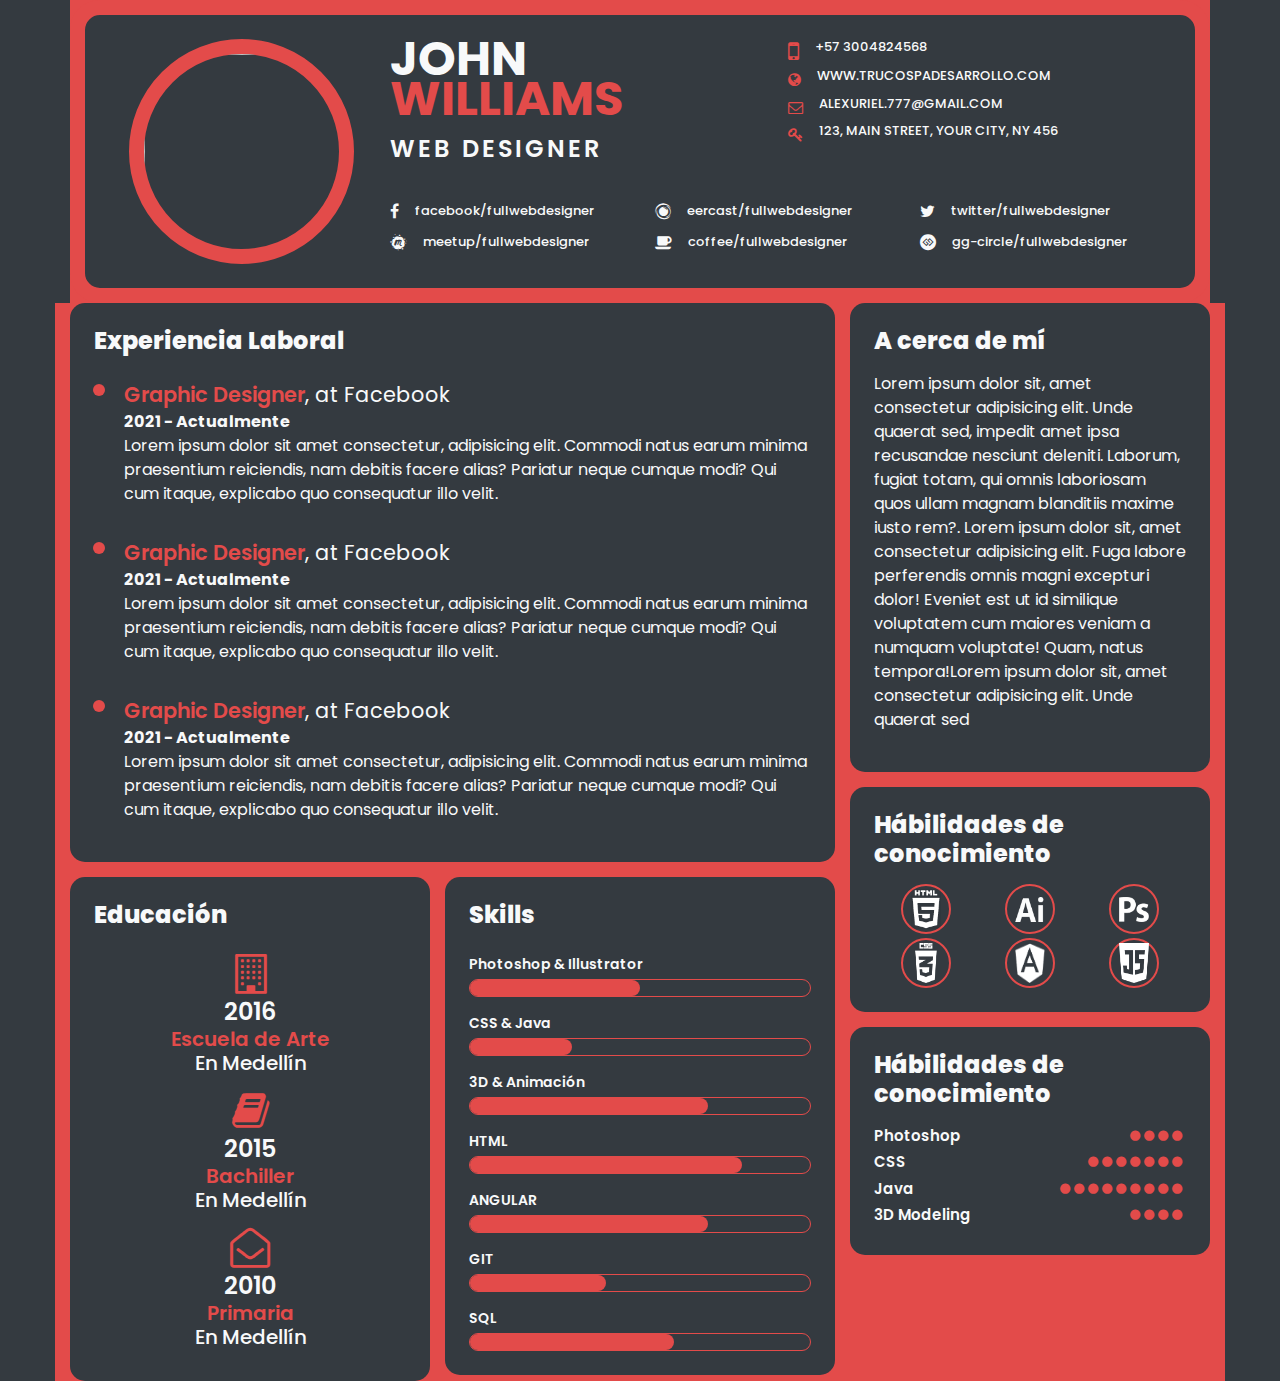
==== portafolio - B2/index.html @ b6b16b99 "Iconos desarrollo" ====
<!DOCTYPE html>
<html lang="en">
<head>
    <meta charset="UTF-8">
    <meta name="viewport" content="width=device-width, initial-scale=1.0">
    <link rel="stylesheet" href="https://stackpath.bootstrapcdn.com/bootstrap/4.5.2/css/bootstrap.min.css" integrity="sha384-JcKb8q3iqJ61gNV9KGb8thSsNjpSL0n8PARn9HuZOnIxN0hoP+VmmDGMN5t9UJ0Z" crossorigin="anonymous">
    <link rel="stylesheet" href="styles/style.css">
    <link rel="stylesheet" href="https://stackpath.bootstrapcdn.com/font-awesome/4.7.0/css/font-awesome.min.css">
    <script src="https://stackpath.bootstrapcdn.com/bootstrap/4.5.2/js/bootstrap.min.js" integrity="sha384-B4gt1jrGC7Jh4AgTPSdUtOBvfO8shuf57BaghqFfPlYxofvL8/KUEfYiJOMMV+rV" crossorigin="anonymous"></script>
    <title>Document</title>
</head>
<body class="bg-dark">
    <div class="container">
        <div class="row fondo-base">
            <div class="col-lg-12 m-0 p-0">
                <div class="bloque1 border-base bg-dark">
                    <div class="row p-4">
                        <div class="col-lg-3 text-center">
                            <div class="avatar">
                                <img src="https://trucospadesarrollo.com/wp-content/uploads/2020/08/perfil.jpg" width="225" height="225" class="img-avatar border-base">
                            </div>
                        </div>
                        <div class="col-lg-9">
                            <div class="row">
                                <div class="col-lg-6 h20">
                                    <h1 class="nombre"><strong><span class="text-light">JOHN</span><br><span class="text-base">WILLIAMS</span></strong></h1>
                                    <h4 class="text-light profesion fw6 mt-3 mb-3">WEB DESIGNER</h4>
                                </div>
                                <div class="col-lg-6">
                                    <div class="d-flex text-light">
                                        <i class="fa fa-mobile text-base fs25 mr-3" aria-hidden="true"></i>
                                        <h4 class="fs13">+57 3004824568</h4>
                                    </div>
                                    <div class="d-flex mt-1 text-light align-items-center">
                                        <i class="fa fa-globe text-base fs15 mr-3" aria-hidden="true"></i>
                                        <h4 class="text-uppercase fs13">www.trucospadesarrollo.com</h4>
                                    </div>
                                    <div class="d-flex mt-1 text-light align-items-center">
                                        <i class="fa fa-envelope-o text-base fs15 mr-3" aria-hidden="true"></i>
                                        <h4 class="text-uppercase fs13">alexuriel.777@gmail.com</h4>
                                    </div>
                                    <div class="d-flex mt-1 text-light align-items-center">
                                        <i class="fa fa-key text-base fs15 mr-3" aria-hidden="true"></i>
                                        <h4 class="text-uppercase fs13">123, Main Street, Your city, Ny 456</h4>
                                    </div>
                                </div>
                            </div>
                            <div class="row mt-5 pt-2">
                                <div class="col-lg-4">
                                    <div class="red d-flex text-light">
                                        <i class="fa fa-facebook mr-3" aria-hidden="true"></i>
                                        <h4 class="fs13">facebook/fullwebdesigner</h4>
                                    </div>
                                    <div class="red d-flex text-light mt-2">
                                        <i class="fa fa-meetup mr-3" aria-hidden="true"></i>
                                        <h4 class="fs13">meetup/fullwebdesigner</h4>
                                    </div>
                                </div>
                                <div class="col-lg-4">
                                    <div class="red d-flex text-light">
                                        <i class="fa fa-eercast mr-3" aria-hidden="true"></i>
                                        <h4 class="fs13">eercast/fullwebdesigner</h4>
                                    </div>
                                    <div class="red d-flex text-light mt-2">
                                        <i class="fa fa-coffee mr-3" aria-hidden="true"></i>
                                        <h4 class="fs13">coffee/fullwebdesigner</h4>
                                    </div>
                                </div>
                                <div class="col-lg-4">
                                    <div class="red d-flex text-light">
                                        <i class="fa fa-twitter mr-3" aria-hidden="true"></i>
                                        <h4 class="fs13">twitter/fullwebdesigner</h4>
                                    </div>
                                    <div class="red d-flex text-light mt-2">
                                        <i class="fa fa-gg-circle mr-3" aria-hidden="true"></i>
                                        <h4 class="fs13">gg-circle/fullwebdesigner</h4>
                                    </div>
                                </di v>
                            </div>
                        </div>
                    </div>

                </div>
            </div>
        </div>
        <div class="row fondo-base psizes-row p-0">
            <div class="col-lg-8 bt-0">
                <div class="row pl-15">
                    <div class="col-lg-12 bg-dark br-15 p-4">
                        <h4 class="text-light fw8">Experiencia Laboral</h4>
                        <ul class="list-experience">
                            <li><span class="color-base">Graphic Designer</span><span class="text-light font-weight-lighter">, at Facebook</span></li>
                            <b class="text-light">2021 - Actualmente</b>
                            <p class="text-light">Lorem ipsum dolor sit amet consectetur, adipisicing elit. Commodi natus earum minima praesentium reiciendis, nam debitis facere alias? Pariatur neque cumque modi? Qui cum itaque, explicabo quo consequatur illo velit.</p>
                            <li><span class="color-base">Graphic Designer</span><span class="text-light font-weight-lighter">, at Facebook</span></li>
                            <b class="text-light">2021 - Actualmente</b>
                            <p class="text-light">Lorem ipsum dolor sit amet consectetur, adipisicing elit. Commodi natus earum minima praesentium reiciendis, nam debitis facere alias? Pariatur neque cumque modi? Qui cum itaque, explicabo quo consequatur illo velit.</p>
                            <li><span class="color-base">Graphic Designer</span><span class="text-light font-weight-lighter">, at Facebook</span></li>
                            <b class="text-light">2021 - Actualmente</b>
                            <p class="text-light">Lorem ipsum dolor sit amet consectetur, adipisicing elit. Commodi natus earum minima praesentium reiciendis, nam debitis facere alias? Pariatur neque cumque modi? Qui cum itaque, explicabo quo consequatur illo velit.</p>

                        </ul>
                    </div>
                </div>
                <div class="row">
                    <div class="col-lg-6">
                        <div class="row pl-15 pr-15 pt-15">
                            <div class="col-lg-12 bg-dark br-15 p-4 text-light">
                                <h4 class="fw8 mb-3">Educación</h4>
                                <div class="text-center">

                                    <i class="fa fa-building-o color-base fs40 mt-2 mb-1" aria-hidden="true"></i>
                                    <h4 class="text-light fw6 mb-0">2016</h4>
                                    <h5 class="color-base fw6 mb-0">Escuela de Arte</h5>
                                    <h5 class="text-light">En Medellín</h5>

                                    <i class="fa fa-book color-base fs40 mt-2 mb-1" aria-hidden="true"></i>
                                    <h4 class="text-light fw6 mb-0">2015</h4>
                                    <h5 class="color-base fw6 mb-0">Bachiller</h5>
                                    <h5 class="text-light">En Medellín</h5>

                                    <i class="fa fa-envelope-open-o color-base fs40 mt-2 mb-1" aria-hidden="true"></i>
                                    <h4 class="text-light fw6 mb-0">2010</h4>
                                    <h5 class="color-base fw6 mb-0">Primaria</h5>
                                    <h5 class="text-light">En Medellín</h5>

                                </div>
                            </div>
                        </div>
                    </div>
                    <div class="col-lg-6">
                        <div class="row pt-15">
                            <div class="col-lg-12 bg-dark br-15 p-4 text-light">
                                <h4 class="fw8 mb-3">Skills</h4>

                                <p class="text-light mt-4 mb-1 fs14 fw6">Photoshop & Illustrator</p>
                                <div class="border border-base br-15">
                                    <div class="w-50 fondo-base p-2 br-15"></div>
                                </div>

                                <p class="text-light mt-3 fs14 mb-1 fw6">CSS & Java</p>
                                <div class="border border-base br-15">
                                    <div class="fondo-base p-2 br-15 w-30"></div>
                                </div>

                                <p class="text-light fs14 mt-3 mb-1 fw6">3D & Animación</p>
                                <div class="border border-base br-15">
                                    <div class="fondo-base p-2 br-15 w-70"></div>
                                </div>

                                <p class="text-light fs14 mt-3 mb-1 fw6">HTML</p>
                                <div class="border border-base br-15">
                                    <div class="fondo-base p-2 br-15 w-80"></div>
                                </div>

                                <p class="text-light fs14 mt-3 mb-1 fw6">ANGULAR</p>
                                <div class="border border-base br-15">
                                    <div class="fondo-base p-2 br-15 w-70"></div>
                                </div>

                                <p class="text-light fs14 mt-3 mb-1 fw6">GIT</p>
                                <div class="border border-base br-15">
                                    <div class="fondo-base p-2 br-15 w-40"></div>
                                </div>

                                <p class="text-light fs14 mt-3 mb-1 fw6">SQL</p>
                                <div class="border border-base br-15">
                                    <div class="fondo-base p-2 br-15 w-60"></div>
                                </div>

                            </div>
                        </div>
                    </div>
                    
                </div>
            </div>

            <div class="col-lg-4 br-15">
                <div class="row pl-15 pr-15">
                    <div class="col-lg-12 bg-dark br-15 p-4 text-light">
                        <h4 class="fw8 mb-3">A cerca de mí</h4>
                        <p>
                            Lorem ipsum dolor sit, amet consectetur adipisicing elit. Unde quaerat sed, impedit amet ipsa recusandae nesciunt deleniti. Laborum, fugiat totam, qui omnis laboriosam quos ullam magnam blanditiis maxime iusto rem?. Lorem ipsum dolor sit, amet consectetur adipisicing elit. Fuga labore perferendis omnis magni excepturi dolor! Eveniet est ut id similique voluptatem cum maiores veniam a numquam voluptate! Quam, natus tempora!Lorem ipsum dolor sit, amet consectetur adipisicing elit. Unde quaerat sed
                        </p>
                    </div>
                </div>

                <div class="row pt-15 pr-15 pl-15">
                    <div class="col-lg-12 bg-dark br-15 p-4 text-light">
                        <h4 class="fw8 mb-3">Hábilidades de conocimiento</h4>
                        <div class="d-flex justify-content-around">
                            <div class="icon-habilidades">
                                <img src="assets/icons/HTML.png" alt="" width="30" height="40">
                            </div>
                            <div class="icon-habilidades">
                                <img src="assets/icons/illutstrator.png" alt="" width="30" height="25">
                            </div>
                            <div class="icon-habilidades">
                                <img src="assets/icons/photoshop.png" alt="" width="30" height="25">
                            </div>
                        </div>
                        <div class="d-flex justify-content-around mt-1">
                            <div class="icon-habilidades">
                                <img src="assets/icons/css-white.png" alt="" width="30" height="40">
                            </div>
                            <div class="icon-habilidades">
                                <img src="assets/icons/angular-white.png" alt="" width="30" height="40">
                            </div>
                            <div class="icon-habilidades">
                                <img src="assets/icons/javascript-white.png" alt="" width="30" height="40">
                            </div>

                        </div>
                        
                    </div>
                </div>

                <div class="row pt-15 pr-15 pl-15">
                    <div class="col-lg-12 bg-dark br-15 p-4 text-light">
                        <h4 class="fw8 mb-3">Hábilidades de conocimiento</h4>

                        <div class="d-flex justify-content-between">
                            <p class="text-light mb-1 fs15 fw6">Photoshop</p>
                            <div class="d-flex fs-12 size-icons">
                                <i class="mr-1 fa fa-circle color-base fs-12" aria-hidden="true"></i>
                                <i class="mr-1 fa fa-circle color-base" aria-hidden="true"></i>
                                <i class="mr-1 fa fa-circle color-base" aria-hidden="true"></i>
                                <i class="mr-1 fa fa-circle color-base" aria-hidden="true"></i>
                            </div>
                        </div>

                        <div class="d-flex justify-content-between">
                            <p class="text-light mb-1 fs15 fw6">CSS</p>
                            <div class="d-flex fs-12 size-icons">
                                <i class="mr-1 fa fa-circle color-base fs-12" aria-hidden="true"></i>
                                <i class="mr-1 fa fa-circle color-base" aria-hidden="true"></i>
                                <i class="mr-1 fa fa-circle color-base" aria-hidden="true"></i>
                                <i class="mr-1 fa fa-circle color-base" aria-hidden="true"></i>
                                <i class="mr-1 fa fa-circle color-base" aria-hidden="true"></i>
                                <i class="mr-1 fa fa-circle color-base" aria-hidden="true"></i>
                                <i class="mr-1 fa fa-circle color-base" aria-hidden="true"></i>

                            </div>
                        </div>

                        <div class="d-flex justify-content-between">
                            <p class="text-light mb-1 fs15 fw6">Java</p>
                            <div class="d-flex fs-12 size-icons">
                                <i class="mr-1 fa fa-circle color-base fs-12" aria-hidden="true"></i>
                                <i class="mr-1 fa fa-circle color-base" aria-hidden="true"></i>
                                <i class="mr-1 fa fa-circle color-base" aria-hidden="true"></i>
                                <i class="mr-1 fa fa-circle color-base" aria-hidden="true"></i>
                                <i class="mr-1 fa fa-circle color-base" aria-hidden="true"></i>
                                <i class="mr-1 fa fa-circle color-base" aria-hidden="true"></i>
                                <i class="mr-1 fa fa-circle color-base" aria-hidden="true"></i>
                                <i class="mr-1 fa fa-circle color-base" aria-hidden="true"></i>
                                <i class="mr-1 fa fa-circle color-base" aria-hidden="true"></i>

                            </div>
                        </div>

                        <div class="d-flex justify-content-between">
                            <p class="text-light mb-1 fs15 fw6">3D Modeling</p>
                            <div class="d-flex fs-12 size-icons">
                                <i class="mr-1 fa fa-circle color-base fs-12" aria-hidden="true"></i>
                                <i class="mr-1 fa fa-circle color-base" aria-hidden="true"></i>
                                <i class="mr-1 fa fa-circle color-base" aria-hidden="true"></i>
                                <i class="mr-1 fa fa-circle color-base" aria-hidden="true"></i>
                            </div>
                        </div>
                    </div>
                </div>
            </div>
        </div>
    </div>
    

    

    
</body>
</html>
---- portafolio - B2/styles/style.css ----
@import url('https://fonts.googleapis.com/css2?family=Open+Sans:ital,wght@0,300;0,400;0,600;0,700;0,800;1,300&display=swap');
@import url('https://fonts.googleapis.com/css2?family=Poppins:wght@100;200;300;400;600;900&display=swap');
:root {
    /* FUENTE */
    /* --color-base: #ffc107; */
    /* --color-base: #ddc048; */
    /* --color-base: #0073d0; */
    --color-base: #e34b4a;

    /* LETRA */
    --letra-base: 'Poppins';
    }
body {
    margin:0;
    font-family: var(--letra-base), sans-serif;
}
.w-10 {
    width: 10% !important;
}
.w-20 {
    width: 20% !important;
}
.w-30 {
    width: 30% !important;
}
.w-40 {
    width: 40% !important;
}
.w-60 {
    width: 60% !important;
}
.w-70 {
    width: 70% !important;
}
.w-80 {
    width: 80% !important;
}
.w-90 {
    width: 90% !important;
}
.img-avatar {
    border-radius: 50%;
    border: 15px solid;
    object-fit: cover;
}
.nombre{
    line-height: 40px;
    font-size: 3rem;
}
.profesion {
    letter-spacing: 3px;
}
.bloque1, .bloque2 {
    border: 15px solid;
    padding-right: 15px;
    padding-left: 15px;
    border-radius: 30px;
}
.fondo-base {
    background-color: var(--color-base);
}
.borde{
    border: 5px solid var(--color-base);
}
.color-base {
    color: var(--color-base) !important;
}
.border-base {
    border-color: var(--color-base) !important;
}
.text-base {
    color: var(--color-base);
}
.fw8 {
    font-weight: 800 !important;
}
.fw6 {
    font-weight: 600 !important;
}
.fs12 {
    font-size: 12px !important;
}
.fs13 {
    font-size: 13px !important;
}
.fs14 {
    font-size: 14px !important;
}
.fs15{
    font-size: 15px !important;
}
.fs25 {
    font-size: 25px !important;
}
.fs30{
    font-size: 25px !important;
}
.fs40{
    font-size: 40px !important;
}
.h20{
    height: 20px;
}
.bt-0 {
    border-top: 0px !important;
}
.ml-base {
    margin-left: 30px !important;
}
.br-15 {
    border-radius: 15px !important;
}
.pr-15 {
    padding-right: 15px !important;
}
.pl-15 {
    padding-left:15px !important;
}
.pt-15 {
    padding-top: 15px !important;
}
.psizes-row {
    padding-right: 30px;
    padding-left: 30px;
}
.list-experience {
    padding-inline-start: 30px;
}
.list-experience li {
    font-size: 1.3rem;
    font-weight: 600;
}
.list-experience li::marker {
    color: var(--color-base);
    font-size: 35px;
}
.size-icons i {
    font-size: 12px;
    margin-top: 5px;
}

.icon-habilidades{
    height: 50px;
    text-align: center;
    width: 50px;
    display: flex;
    border-radius: 50%;
    border: 2px solid var(--color-base);
    justify-content: center;
    align-items: center;
}
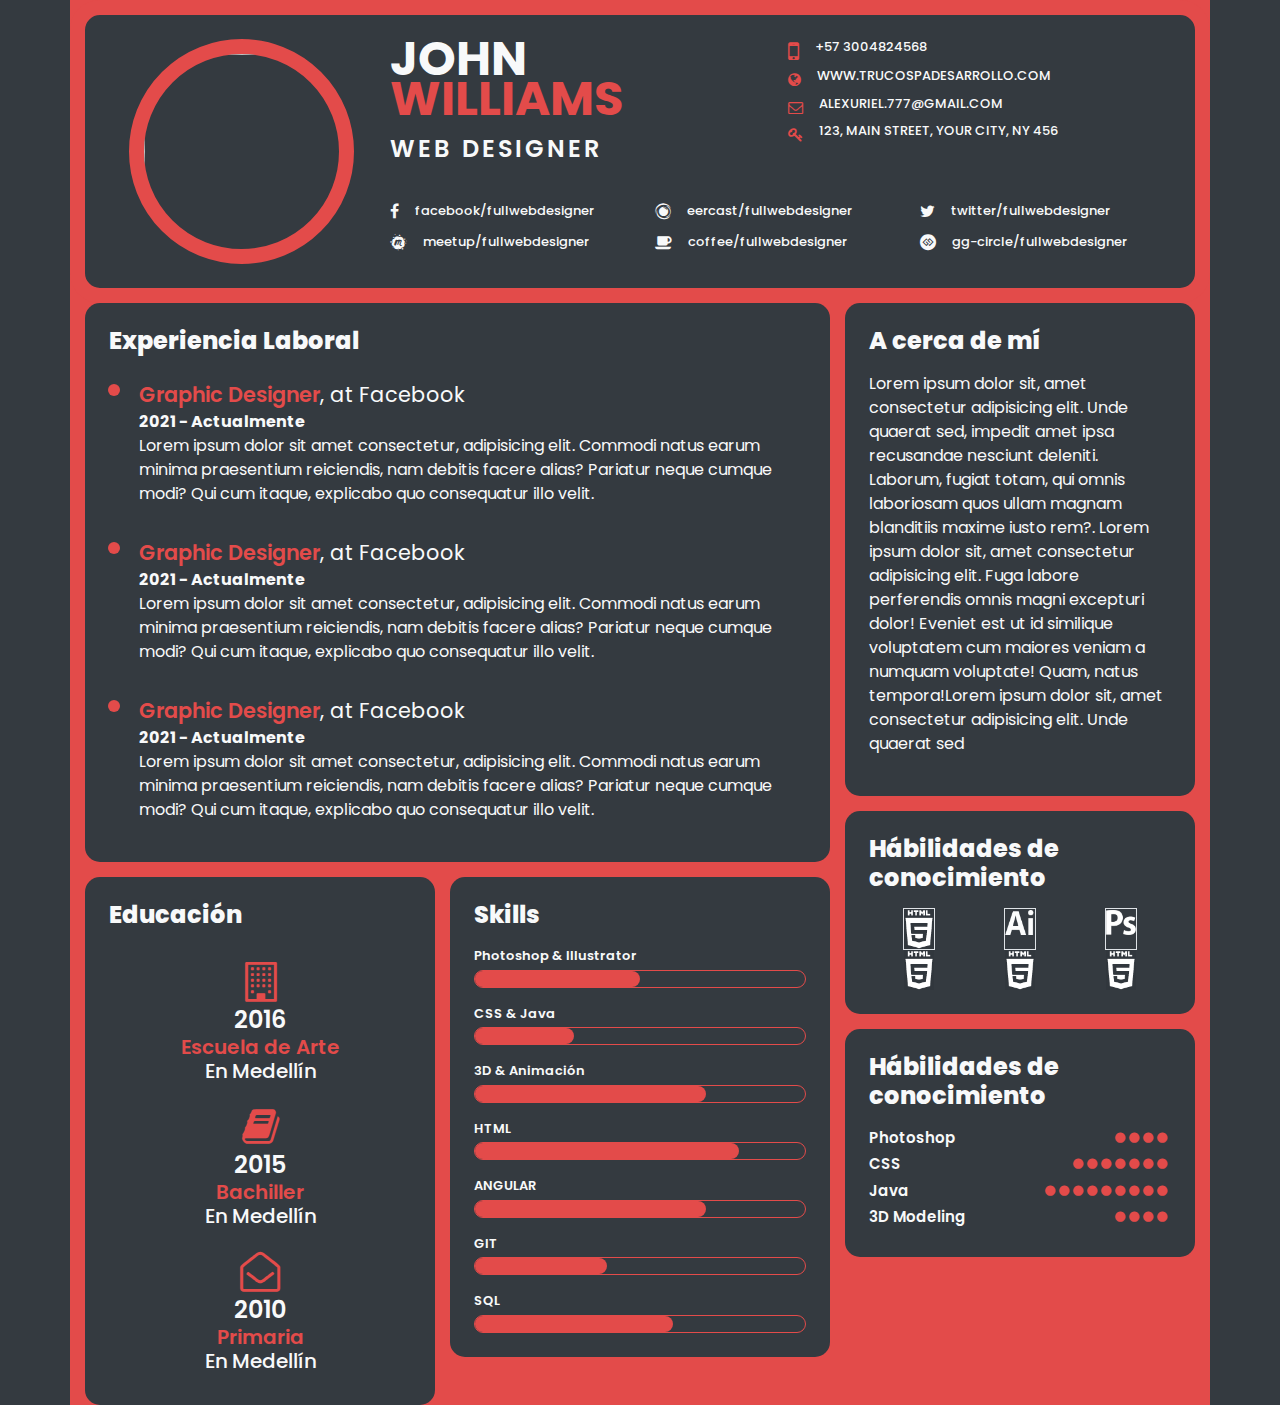
==== commit a014a834: "posibles cambios" ====
--- a/portafolio - B2/index.html
+++ b/portafolio - B2/index.html
@@ -82,8 +82,10 @@
 
                 </div>
             </div>
+            </div>
+
         </div>
-        <div class="row fondo-base psizes-row p-0">
+                <div class="row fondo-base psizes-row p-0">
             <div class="col-lg-8 bt-0">
                 <div class="row pl-15">
                     <div class="col-lg-12 bg-dark br-15 p-4">
@@ -109,17 +111,17 @@
                                 <h4 class="fw8 mb-3">Educación</h4>
                                 <div class="text-center">
 
-                                    <i class="fa fa-building-o color-base fs40 mt-2 mb-1" aria-hidden="true"></i>
+                                    <i class="fa fa-building-o color-base fs40 mt-3 mb-1" aria-hidden="true"></i>
                                     <h4 class="text-light fw6 mb-0">2016</h4>
                                     <h5 class="color-base fw6 mb-0">Escuela de Arte</h5>
                                     <h5 class="text-light">En Medellín</h5>
 
-                                    <i class="fa fa-book color-base fs40 mt-2 mb-1" aria-hidden="true"></i>
+                                    <i class="fa fa-book color-base fs40 mt-3 mb-1" aria-hidden="true"></i>
                                     <h4 class="text-light fw6 mb-0">2015</h4>
                                     <h5 class="color-base fw6 mb-0">Bachiller</h5>
                                     <h5 class="text-light">En Medellín</h5>
 
-                                    <i class="fa fa-envelope-open-o color-base fs40 mt-2 mb-1" aria-hidden="true"></i>
+                                    <i class="fa fa-envelope-open-o color-base fs40 mt-3 mb-1" aria-hidden="true"></i>
                                     <h4 class="text-light fw6 mb-0">2010</h4>
                                     <h5 class="color-base fw6 mb-0">Primaria</h5>
                                     <h5 class="text-light">En Medellín</h5>
@@ -132,38 +134,37 @@
                         <div class="row pt-15">
                             <div class="col-lg-12 bg-dark br-15 p-4 text-light">
                                 <h4 class="fw8 mb-3">Skills</h4>
-
-                                <p class="text-light mt-4 mb-1 fs14 fw6">Photoshop & Illustrator</p>
+                                <p class="text-light mb-1 fs13 fw6">Photoshop & Illustrator</p>
                                 <div class="border border-base br-15">
                                     <div class="w-50 fondo-base p-2 br-15"></div>
                                 </div>
 
-                                <p class="text-light mt-3 fs14 mb-1 fw6">CSS & Java</p>
+                                <p class="text-light mt-3 fs13 mb-1 fw6">CSS & Java</p>
                                 <div class="border border-base br-15">
                                     <div class="fondo-base p-2 br-15 w-30"></div>
                                 </div>
 
-                                <p class="text-light fs14 mt-3 mb-1 fw6">3D & Animación</p>
+                                <p class="text-light fs13 mt-3 mb-1 fw6">3D & Animación</p>
                                 <div class="border border-base br-15">
                                     <div class="fondo-base p-2 br-15 w-70"></div>
                                 </div>
 
-                                <p class="text-light fs14 mt-3 mb-1 fw6">HTML</p>
+                                <p class="text-light fs13 mt-3 mb-1 fw6">HTML</p>
                                 <div class="border border-base br-15">
                                     <div class="fondo-base p-2 br-15 w-80"></div>
                                 </div>
 
-                                <p class="text-light fs14 mt-3 mb-1 fw6">ANGULAR</p>
+                                <p class="text-light fs13 mt-3 mb-1 fw6">ANGULAR</p>
                                 <div class="border border-base br-15">
                                     <div class="fondo-base p-2 br-15 w-70"></div>
                                 </div>
 
-                                <p class="text-light fs14 mt-3 mb-1 fw6">GIT</p>
+                                <p class="text-light fs13 mt-3 mb-1 fw6">GIT</p>
                                 <div class="border border-base br-15">
                                     <div class="fondo-base p-2 br-15 w-40"></div>
                                 </div>
 
-                                <p class="text-light fs14 mt-3 mb-1 fw6">SQL</p>
+                                <p class="text-light fs13 mt-3 mb-1 fw6">SQL</p>
                                 <div class="border border-base br-15">
                                     <div class="fondo-base p-2 br-15 w-60"></div>
                                 </div>
@@ -189,29 +190,21 @@
                     <div class="col-lg-12 bg-dark br-15 p-4 text-light">
                         <h4 class="fw8 mb-3">Hábilidades de conocimiento</h4>
                         <div class="d-flex justify-content-around">
-                            <div class="icon-habilidades">
+                            <div class="border">
                                 <img src="assets/icons/HTML.png" alt="" width="30" height="40">
                             </div>
-                            <div class="icon-habilidades">
+                            <div class="border">
                                 <img src="assets/icons/illutstrator.png" alt="" width="30" height="25">
                             </div>
-                            <div class="icon-habilidades">
+                            <div class="border">
                                 <img src="assets/icons/photoshop.png" alt="" width="30" height="25">
                             </div>
                         </div>
-                        <div class="d-flex justify-content-around mt-1">
-                            <div class="icon-habilidades">
-                                <img src="assets/icons/css-white.png" alt="" width="30" height="40">
-                            </div>
-                            <div class="icon-habilidades">
-                                <img src="assets/icons/angular-white.png" alt="" width="30" height="40">
-                            </div>
-                            <div class="icon-habilidades">
-                                <img src="assets/icons/javascript-white.png" alt="" width="30" height="40">
-                            </div>
-
-                        </div>
-                        
+                        <div class="d-flex justify-content-around">
+                            <img src="assets/icons/HTML.png" alt="" width="30" height="40">
+                            <img src="assets/icons/HTML.png" alt="" width="30" height="40">
+                            <img src="assets/icons/HTML.png" alt="" width="30" height="40">
+                        </div>
                     </div>
                 </div>
 
@@ -271,9 +264,7 @@
                     </div>
                 </div>
             </div>
-        </div>
-    </div>
-    
+            </div>
 
     
 
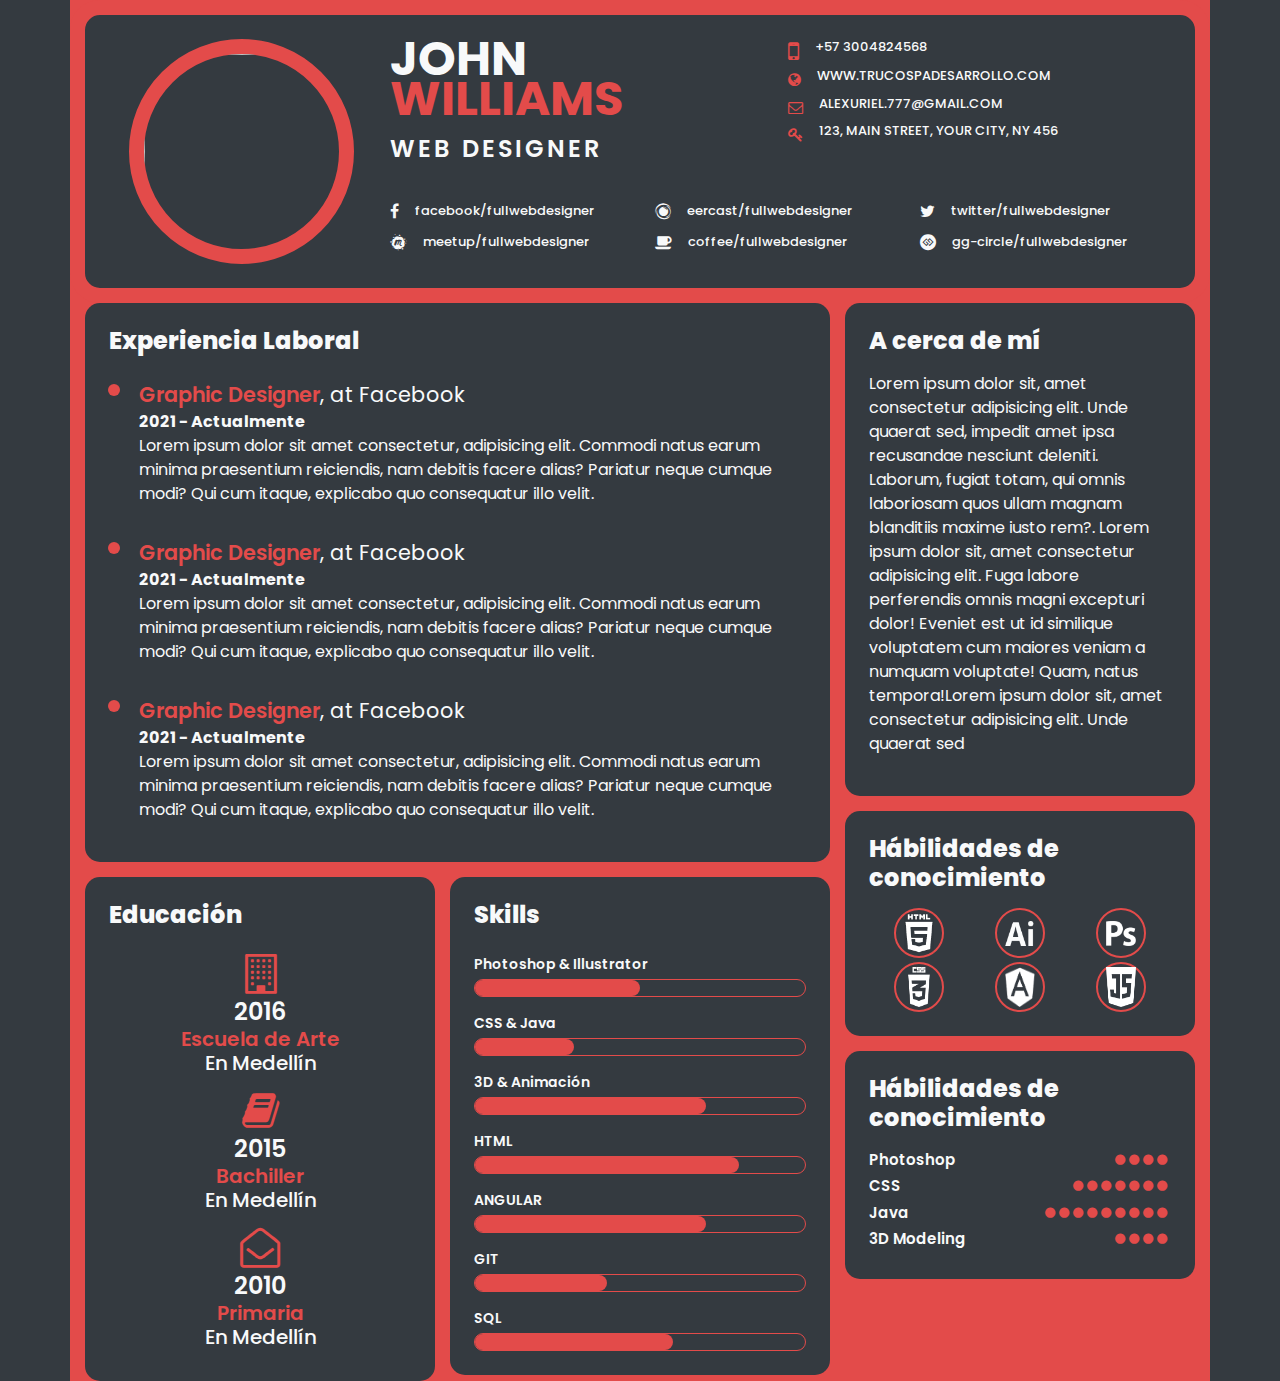
==== commit d3e51a9a: "Merge branch 'master' of https://github.com/2014maximo/Mis-extructuras into master" ====
--- a/portafolio - B2/index.html
+++ b/portafolio - B2/index.html
@@ -111,17 +111,17 @@
                                 <h4 class="fw8 mb-3">Educación</h4>
                                 <div class="text-center">
 
-                                    <i class="fa fa-building-o color-base fs40 mt-3 mb-1" aria-hidden="true"></i>
+                                    <i class="fa fa-building-o color-base fs40 mt-2 mb-1" aria-hidden="true"></i>
                                     <h4 class="text-light fw6 mb-0">2016</h4>
                                     <h5 class="color-base fw6 mb-0">Escuela de Arte</h5>
                                     <h5 class="text-light">En Medellín</h5>
 
-                                    <i class="fa fa-book color-base fs40 mt-3 mb-1" aria-hidden="true"></i>
+                                    <i class="fa fa-book color-base fs40 mt-2 mb-1" aria-hidden="true"></i>
                                     <h4 class="text-light fw6 mb-0">2015</h4>
                                     <h5 class="color-base fw6 mb-0">Bachiller</h5>
                                     <h5 class="text-light">En Medellín</h5>
 
-                                    <i class="fa fa-envelope-open-o color-base fs40 mt-3 mb-1" aria-hidden="true"></i>
+                                    <i class="fa fa-envelope-open-o color-base fs40 mt-2 mb-1" aria-hidden="true"></i>
                                     <h4 class="text-light fw6 mb-0">2010</h4>
                                     <h5 class="color-base fw6 mb-0">Primaria</h5>
                                     <h5 class="text-light">En Medellín</h5>
@@ -134,37 +134,38 @@
                         <div class="row pt-15">
                             <div class="col-lg-12 bg-dark br-15 p-4 text-light">
                                 <h4 class="fw8 mb-3">Skills</h4>
-                                <p class="text-light mb-1 fs13 fw6">Photoshop & Illustrator</p>
+
+                                <p class="text-light mt-4 mb-1 fs14 fw6">Photoshop & Illustrator</p>
                                 <div class="border border-base br-15">
                                     <div class="w-50 fondo-base p-2 br-15"></div>
                                 </div>
 
-                                <p class="text-light mt-3 fs13 mb-1 fw6">CSS & Java</p>
+                                <p class="text-light mt-3 fs14 mb-1 fw6">CSS & Java</p>
                                 <div class="border border-base br-15">
                                     <div class="fondo-base p-2 br-15 w-30"></div>
                                 </div>
 
-                                <p class="text-light fs13 mt-3 mb-1 fw6">3D & Animación</p>
+                                <p class="text-light fs14 mt-3 mb-1 fw6">3D & Animación</p>
                                 <div class="border border-base br-15">
                                     <div class="fondo-base p-2 br-15 w-70"></div>
                                 </div>
 
-                                <p class="text-light fs13 mt-3 mb-1 fw6">HTML</p>
+                                <p class="text-light fs14 mt-3 mb-1 fw6">HTML</p>
                                 <div class="border border-base br-15">
                                     <div class="fondo-base p-2 br-15 w-80"></div>
                                 </div>
 
-                                <p class="text-light fs13 mt-3 mb-1 fw6">ANGULAR</p>
+                                <p class="text-light fs14 mt-3 mb-1 fw6">ANGULAR</p>
                                 <div class="border border-base br-15">
                                     <div class="fondo-base p-2 br-15 w-70"></div>
                                 </div>
 
-                                <p class="text-light fs13 mt-3 mb-1 fw6">GIT</p>
+                                <p class="text-light fs14 mt-3 mb-1 fw6">GIT</p>
                                 <div class="border border-base br-15">
                                     <div class="fondo-base p-2 br-15 w-40"></div>
                                 </div>
 
-                                <p class="text-light fs13 mt-3 mb-1 fw6">SQL</p>
+                                <p class="text-light fs14 mt-3 mb-1 fw6">SQL</p>
                                 <div class="border border-base br-15">
                                     <div class="fondo-base p-2 br-15 w-60"></div>
                                 </div>
@@ -190,20 +191,27 @@
                     <div class="col-lg-12 bg-dark br-15 p-4 text-light">
                         <h4 class="fw8 mb-3">Hábilidades de conocimiento</h4>
                         <div class="d-flex justify-content-around">
-                            <div class="border">
+                            <div class="icon-habilidades">
                                 <img src="assets/icons/HTML.png" alt="" width="30" height="40">
                             </div>
-                            <div class="border">
+                            <div class="icon-habilidades">
                                 <img src="assets/icons/illutstrator.png" alt="" width="30" height="25">
                             </div>
-                            <div class="border">
+                            <div class="icon-habilidades">
                                 <img src="assets/icons/photoshop.png" alt="" width="30" height="25">
                             </div>
                         </div>
-                        <div class="d-flex justify-content-around">
-                            <img src="assets/icons/HTML.png" alt="" width="30" height="40">
-                            <img src="assets/icons/HTML.png" alt="" width="30" height="40">
-                            <img src="assets/icons/HTML.png" alt="" width="30" height="40">
+                        <div class="d-flex justify-content-around mt-1">
+                            <div class="icon-habilidades">
+                                <img src="assets/icons/css-white.png" alt="" width="30" height="40">
+                            </div>
+                            <div class="icon-habilidades">
+                                <img src="assets/icons/angular-white.png" alt="" width="30" height="40">
+                            </div>
+                            <div class="icon-habilidades">
+                                <img src="assets/icons/javascript-white.png" alt="" width="30" height="40">
+                            </div>
+
                         </div>
                     </div>
                 </div>
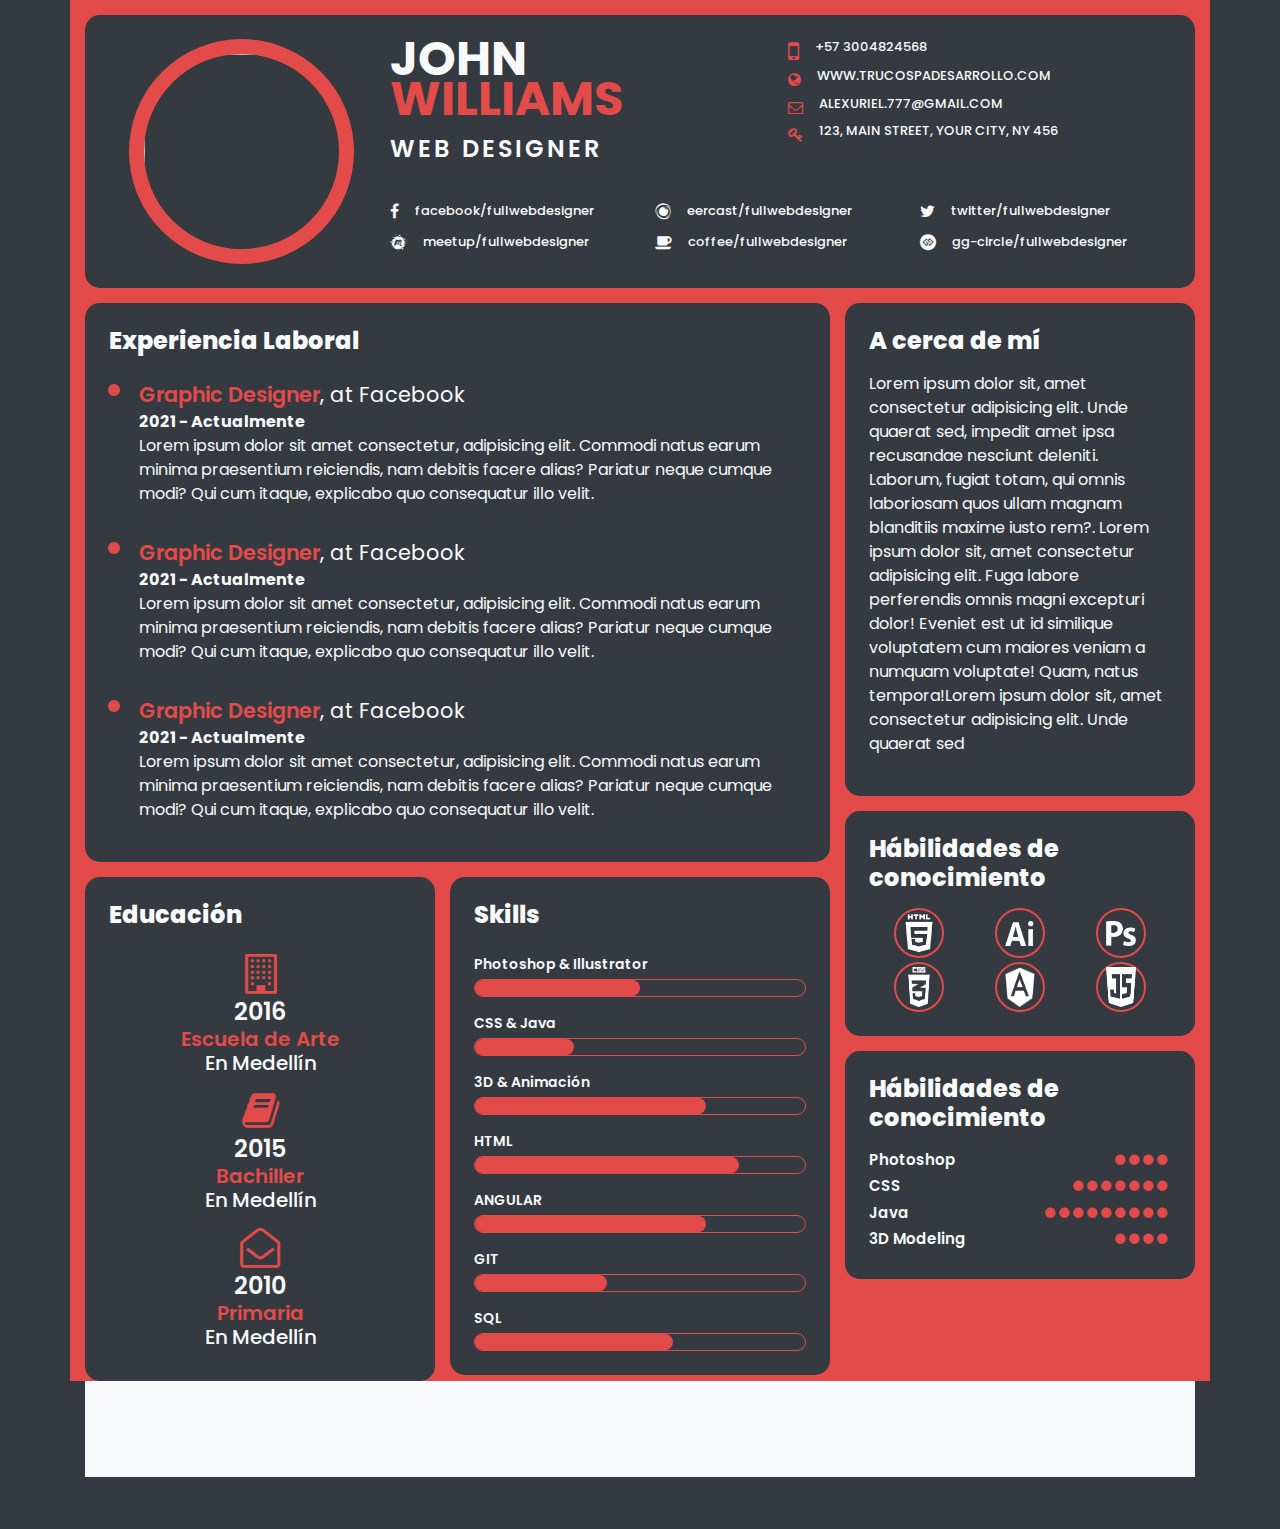
==== commit ca95637f: "progreso circular svg" ====
--- a/portafolio - B2/index.html
+++ b/portafolio - B2/index.html
@@ -274,6 +274,13 @@
             </div>
             </div>
 
+            <div class="p-5 bg-light">
+                <div class="wrapper" data-anim="base wrapper">
+                    <div class="circle" data-anim="base left"></div>
+                    <div class="circle" data-anim="base right"></div>
+               </div>
+            </div>
+
     
 
     
--- a/portafolio - B2/styles/style.css
+++ b/portafolio - B2/styles/style.css
@@ -149,3 +149,30 @@
     justify-content: center;
     align-items: center;
 }
+
+
+
+
+
+.wrapper {
+    width: 100px; /* Set the size of the progress bar */
+    height: 100px;
+    position: absolute; /* Enable clipping */
+    clip: rect(0px, 100px, 100px, 50px); /* Hide half of the progress bar */
+}
+/* Set the sizes of the elements that make up the progress bar */
+.circle {
+    width: 80px;
+    height: 80px;
+    border: 10px solid green;
+    border-radius: 50px;
+    position: absolute;
+    clip: rect(0px, 50px, 100px, 0px);
+}
+/* Using the data attributes for the animation selectors. */
+/* Base settings for all animated elements */
+div[data-anim~=base] {
+    -webkit-animation-iteration-count: 1;  /* Only run once */
+    -webkit-animation-fill-mode: forwards; /* Hold the last keyframe */
+    -webkit-animation-timing-function:linear; /* Linear animation */
+}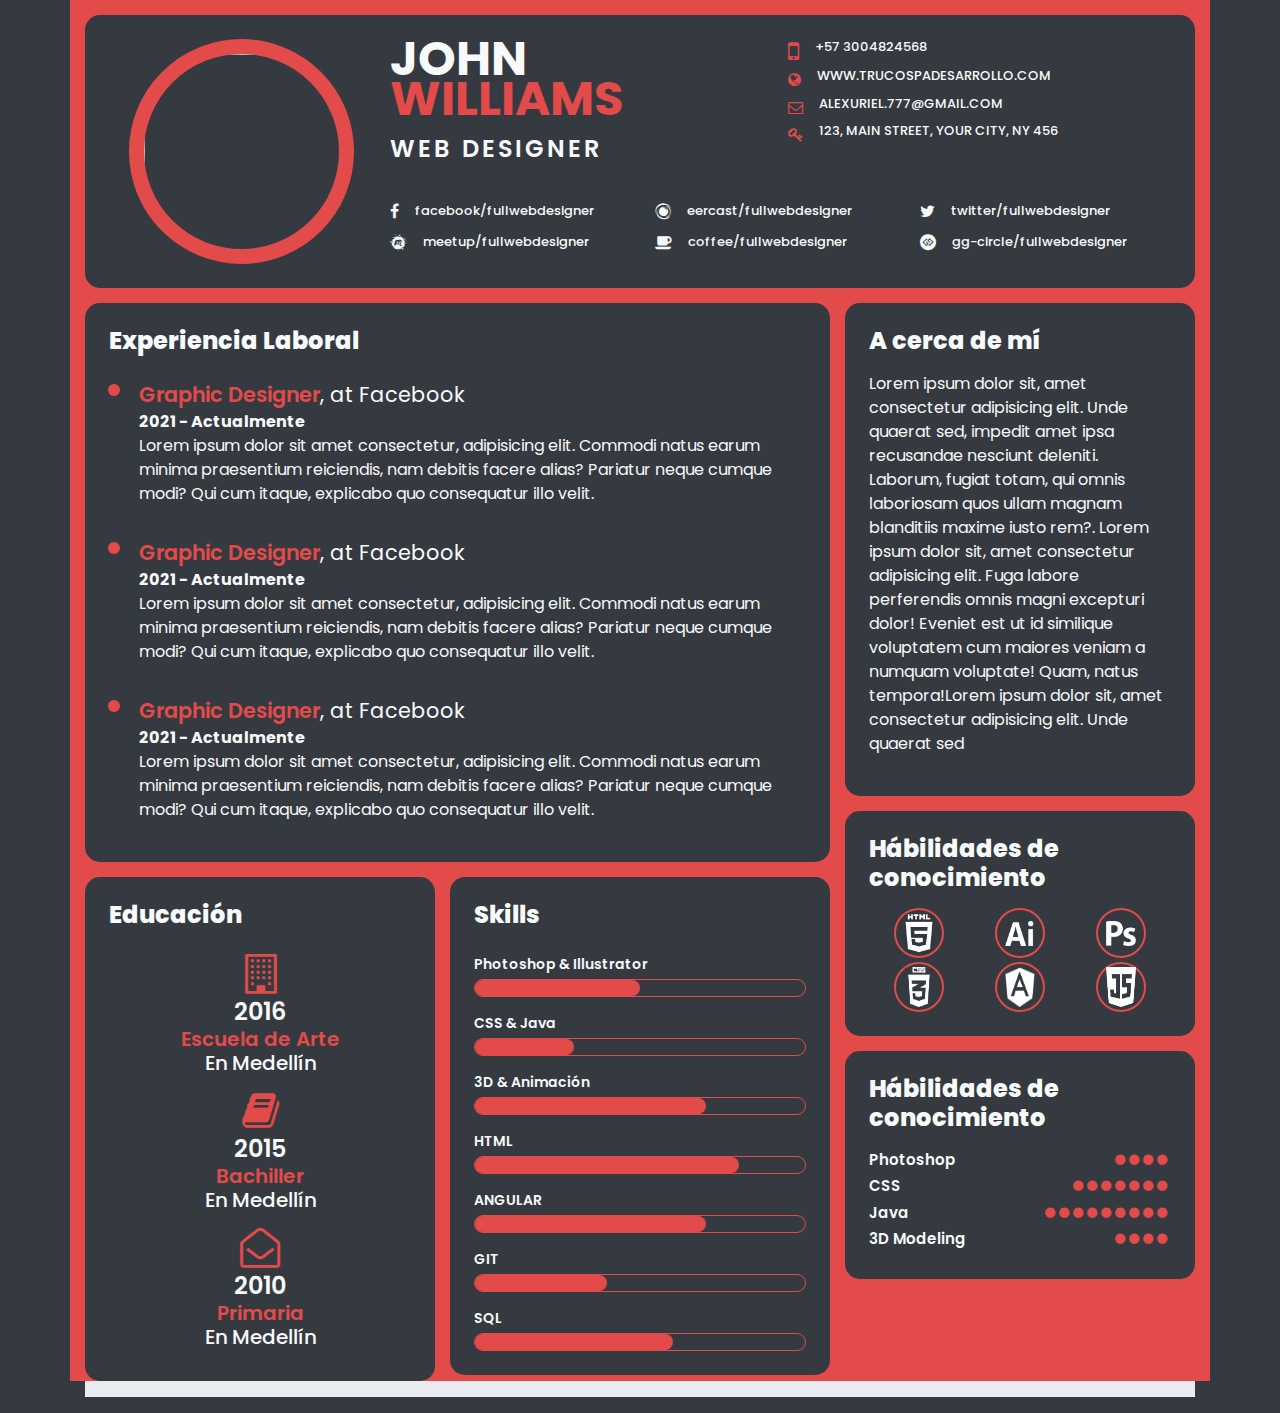
==== commit 0c72e07c: "Progress bar" ====
--- a/portafolio - B2/index.html
+++ b/portafolio - B2/index.html
@@ -274,11 +274,21 @@
             </div>
             </div>
 
-            <div class="p-5 bg-light">
-                <div class="wrapper" data-anim="base wrapper">
-                    <div class="circle" data-anim="base left"></div>
-                    <div class="circle" data-anim="base right"></div>
-               </div>
+            <div class="bg-light">
+                <ul class="progress">
+                    <li data-name="SVG Skill" data-percent="13%"> <svg viewBox="-10 -10 220 220">
+                      <g fill="none" stroke-width="3" transform="translate(100,100)">
+                        <path d="M 0,-100 A 100,100 0 0,1 86.6,-50" stroke="url(#cl1)"/>
+                        <path d="M 86.6,-50 A 100,100 0 0,1 86.6,50" stroke="url(#cl2)"/>
+                        <path d="M 86.6,50 A 100,100 0 0,1 0,100" stroke="url(#cl3)"/>
+                        <path d="M 0,100 A 100,100 0 0,1 -86.6,50" stroke="url(#cl4)"/>
+                        <path d="M -86.6,50 A 100,100 0 0,1 -86.6,-50" stroke="url(#cl5)"/>
+                        <path d="M -86.6,-50 A 100,100 0 0,1 0,-100" stroke="url(#cl6)"/>
+                      </g>
+                      </svg> <svg viewBox="-10 -10 220 220">
+                      <path d="M200,100 C200,44.771525 155.228475,0 100,0 C44.771525,0 0,44.771525 0,100 C0,155.228475 44.771525,200 100,200 C155.228475,200 200,155.228475 200,100 Z" stroke-dashoffset="81"></path>
+                      </svg> </li>
+                  </ul>
             </div>
 
     
--- a/portafolio - B2/styles/style.css
+++ b/portafolio - B2/styles/style.css
@@ -175,4 +175,78 @@
     -webkit-animation-iteration-count: 1;  /* Only run once */
     -webkit-animation-fill-mode: forwards; /* Hold the last keyframe */
     -webkit-animation-timing-function:linear; /* Linear animation */
-}+}
+
+
+
+
+
+@-webkit-keyframes 
+load { 0% {
+stroke-dashoffset:0
+}
+}
+@-moz-keyframes 
+load { 0% {
+stroke-dashoffset:0
+}
+}
+@keyframes 
+load { 0% {
+stroke-dashoffset:0
+}
+}
+
+.progress>li {
+    display: inline-block;
+    position: relative;
+    text-align: center;
+    color: #93A2AC;
+    font-family: Lato;
+    font-weight: 100;
+    margin: 2rem;
+  }
+  
+  .progress>li:before {
+    content: attr(data-name);
+    position: absolute;
+    width: 100%;
+    bottom: -2rem;
+    font-weight: 400;
+  }
+  
+  .progress>li:after {
+    content: attr(data-percent);
+    position: absolute;
+    width: 100%;
+    top: 3.7rem;
+    left: 0;
+    font-size: 2rem;
+    text-align: center;
+  }
+  
+  .progress svg {
+    width: 10rem;
+    height: 10rem;
+  }
+  
+  .progress svg:nth-child(2) {
+    position: absolute;
+    left: 0;
+    top: 0;
+    transform: rotate(-90deg);
+    -webkit-transform: rotate(-90deg);
+    -moz-transform: rotate(-90deg);
+    -ms-transform: rotate(-90deg);
+  }
+  
+  .progress svg:nth-child(2) path {
+    fill: none;
+    stroke-width: 25;
+    stroke-dasharray: 629;
+    stroke: rgba(255, 255, 255, 0.9);
+    -webkit-animation: load 10s;
+    -moz-animation: load 10s;
+    -o-animation: load 10s;
+    animation: load 10s;
+  }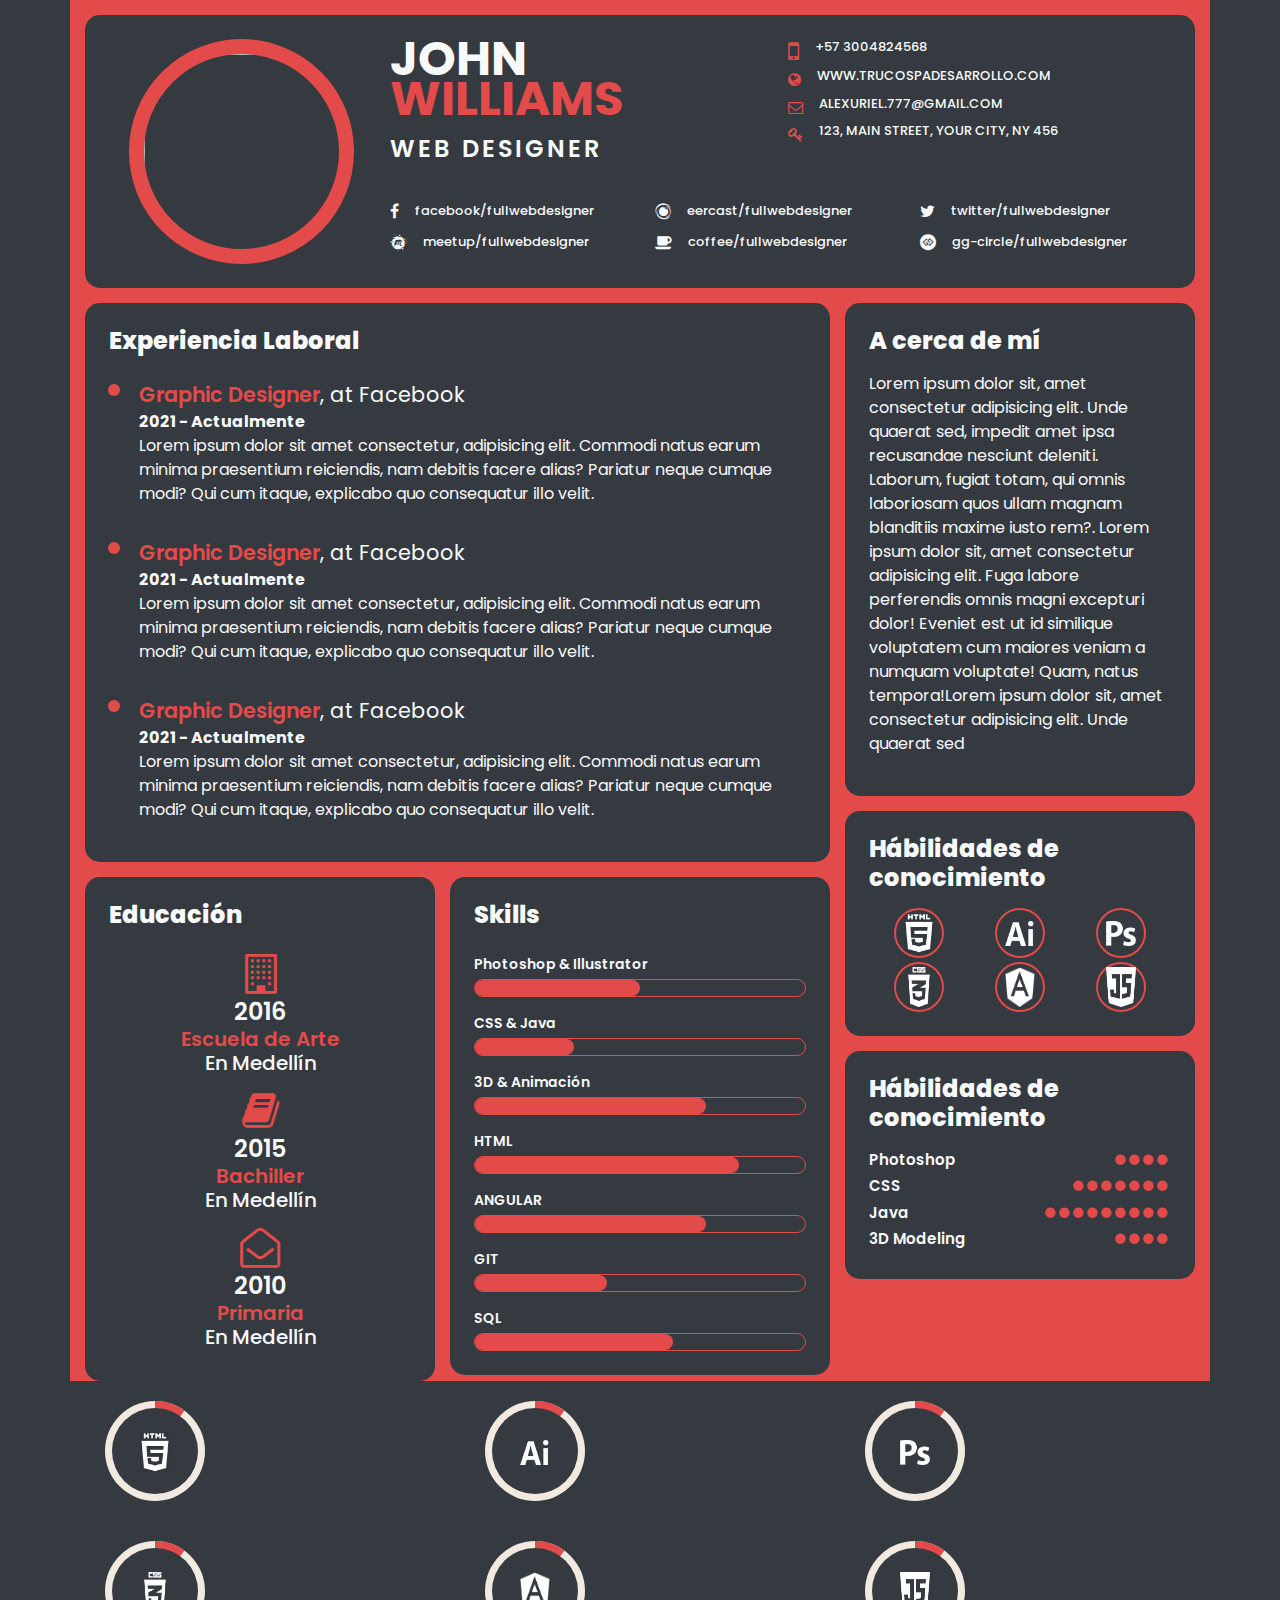
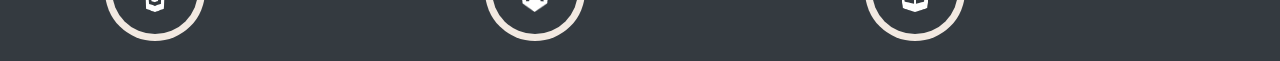
==== commit c7336b45: "progress bar circle" ====
--- a/portafolio - B2/index.html
+++ b/portafolio - B2/index.html
@@ -5,6 +5,7 @@
     <meta name="viewport" content="width=device-width, initial-scale=1.0">
     <link rel="stylesheet" href="https://stackpath.bootstrapcdn.com/bootstrap/4.5.2/css/bootstrap.min.css" integrity="sha384-JcKb8q3iqJ61gNV9KGb8thSsNjpSL0n8PARn9HuZOnIxN0hoP+VmmDGMN5t9UJ0Z" crossorigin="anonymous">
     <link rel="stylesheet" href="styles/style.css">
+    <link rel="stylesheet" href="styles/progress-bar.css">
     <link rel="stylesheet" href="https://stackpath.bootstrapcdn.com/font-awesome/4.7.0/css/font-awesome.min.css">
     <script src="https://stackpath.bootstrapcdn.com/bootstrap/4.5.2/js/bootstrap.min.js" integrity="sha384-B4gt1jrGC7Jh4AgTPSdUtOBvfO8shuf57BaghqFfPlYxofvL8/KUEfYiJOMMV+rV" crossorigin="anonymous"></script>
     <title>Document</title>
@@ -274,21 +275,78 @@
             </div>
             </div>
 
-            <div class="bg-light">
-                <ul class="progress">
-                    <li data-name="SVG Skill" data-percent="13%"> <svg viewBox="-10 -10 220 220">
-                      <g fill="none" stroke-width="3" transform="translate(100,100)">
-                        <path d="M 0,-100 A 100,100 0 0,1 86.6,-50" stroke="url(#cl1)"/>
-                        <path d="M 86.6,-50 A 100,100 0 0,1 86.6,50" stroke="url(#cl2)"/>
-                        <path d="M 86.6,50 A 100,100 0 0,1 0,100" stroke="url(#cl3)"/>
-                        <path d="M 0,100 A 100,100 0 0,1 -86.6,50" stroke="url(#cl4)"/>
-                        <path d="M -86.6,50 A 100,100 0 0,1 -86.6,-50" stroke="url(#cl5)"/>
-                        <path d="M -86.6,-50 A 100,100 0 0,1 0,-100" stroke="url(#cl6)"/>
-                      </g>
-                      </svg> <svg viewBox="-10 -10 220 220">
-                      <path d="M200,100 C200,44.771525 155.228475,0 100,0 C44.771525,0 0,44.771525 0,100 C0,155.228475 44.771525,200 100,200 C155.228475,200 200,155.228475 200,100 Z" stroke-dashoffset="81"></path>
-                      </svg> </li>
-                  </ul>
+            <div class="bg-dark">
+                <div class="row">
+                    <div class="col-lg-4">
+                        <div class="progress-circle p10">
+                            <span>
+                                <img src="assets/icons/HTML.png" alt="" width="30" height="40">
+                            </span>
+                            <div class="left-half-clipper">
+                               <div class="first50-bar"></div>
+                               <div class="value-bar"></div>
+                            </div>
+                         </div>
+                    </div>
+                    <div class="col-lg-4">
+                        <div class="progress-circle p10">
+                            <span>
+                                <img src="assets/icons/illutstrator.png" alt="" width="30" height="25">
+                            </span>
+                            <div class="left-half-clipper">
+                               <div class="first50-bar"></div>
+                               <div class="value-bar"></div>
+                            </div>
+                         </div>
+                    </div>
+                    <div class="col-lg-4">
+                        <div class="progress-circle p10">
+                            <span>
+                                <img src="assets/icons/photoshop.png" alt="" width="30" height="25">
+                            </span>
+                            <div class="left-half-clipper">
+                               <div class="first50-bar"></div>
+                               <div class="value-bar"></div>
+                            </div>
+                         </div>
+                    </div>
+                </div>
+                <div class="row">
+                    <div class="col-lg-4">
+                        <div class="progress-circle p10">
+                            <span>
+                                <img src="assets/icons/css-white.png" alt="" width="30" height="40">
+                            </span>
+                            <div class="left-half-clipper">
+                               <div class="first50-bar"></div>
+                               <div class="value-bar"></div>
+                            </div>
+                         </div>
+                    </div>
+                    <div class="col-lg-4">
+                        <div class="progress-circle p10">
+                            <span>
+                                <img src="assets/icons/angular-white.png" alt="" width="30" height="40">
+                            </span>
+                            <div class="left-half-clipper">
+                               <div class="first50-bar"></div>
+                               <div class="value-bar"></div>
+                            </div>
+                         </div>
+                    </div>
+                    <div class="col-lg-4">
+                        <div class="progress-circle p10">
+                            <span>
+                                <img src="assets/icons/javascript-white.png" alt="" width="30" height="40">
+                            </span>
+                            <div class="left-half-clipper">
+                               <div class="first50-bar"></div>
+                               <div class="value-bar"></div>
+                            </div>
+                         </div>
+                    </div>
+                </div>
+                
             </div>
 
     
--- a/portafolio - B2/styles/style.css
+++ b/portafolio - B2/styles/style.css
@@ -7,6 +7,7 @@
     /* --color-base: #0073d0; */
     --color-base: #e34b4a;
 
+    --fondo-base: #343a40;
     /* LETRA */
     --letra-base: 'Poppins';
     }
--- a/portafolio - B2/styles/progress-bar.css
+++ b/portafolio - B2/styles/progress-bar.css
@@ -0,0 +1,176 @@
+.progress-circle {
+    font-size: 20px;
+    margin: 20px;
+    position: relative; /* so that children can be absolutely positioned */
+    padding: 0;
+    width: 5em;
+    height: 5em;
+    background-color: #F2E9E1; 
+    border-radius: 50%;
+    line-height: 5em;
+ }
+ 
+ .progress-circle:after{
+     border: none;
+     position: absolute;
+     top: 0.35em;
+     left: 0.35em;
+     text-align: center;
+     display: block;
+     border-radius: 50%;
+     width: 4.3em;
+     height: 4.3em;
+     background-color: var(--fondo-base);
+     content: " ";
+ }
+ /* Text inside the control */
+ .progress-circle span {
+     position: absolute;
+     line-height: 5em;
+     width: 5em;
+     text-align: center;
+     display: block;
+     color: #53777A;
+     z-index: 2;
+ }
+ .left-half-clipper { 
+    /* a round circle */
+    border-radius: 50%;
+    width: 5em;
+    height: 5em;
+    position: absolute; /* needed for clipping */
+    clip: rect(0, 5em, 5em, 2.5em); /* clips the whole left half*/ 
+ }
+ /* when p>50, don't clip left half*/
+ .progress-circle.over50 .left-half-clipper {
+    clip: rect(auto,auto,auto,auto);
+ }
+ .value-bar {
+    /*This is an overlayed square, that is made round with the border radius,
+    then it is cut to display only the left half, then rotated clockwise
+    to escape the outer clipping path.*/ 
+    position: absolute; /*needed for clipping*/
+    clip: rect(0, 2.5em, 5em, 0);
+    width: 5em;
+    height: 5em;
+    border-radius: 50%;
+    border: 0.45em solid var(--color-base); /*The border is 0.35 but making it larger removes visual artifacts */
+    /*background-color: #4D642D;*/ /* for debug */
+    box-sizing: border-box;
+   
+ }
+ /* Progress bar filling the whole right half for values above 50% */
+ .progress-circle.over50 .first50-bar {
+    /*Progress bar for the first 50%, filling the whole right half*/
+    position: absolute; /*needed for clipping*/
+    clip: rect(0, 5em, 5em, 2.5em);
+    background-color: var(--color-base);
+    border-radius: 50%;
+    width: 5em;
+    height: 5em;
+ }
+ .progress-circle:not(.over50) .first50-bar{ display: none; }
+ 
+ 
+ /* Progress bar rotation position */
+ .progress-circle.p0 .value-bar { display: none; }
+ .progress-circle.p1 .value-bar { transform: rotate(4deg); }
+ .progress-circle.p2 .value-bar { transform: rotate(7deg); }
+ .progress-circle.p3 .value-bar { transform: rotate(11deg); }
+ .progress-circle.p4 .value-bar { transform: rotate(14deg); }
+ .progress-circle.p5 .value-bar { transform: rotate(18deg); }
+ .progress-circle.p6 .value-bar { transform: rotate(22deg); }
+ .progress-circle.p7 .value-bar { transform: rotate(25deg); }
+ .progress-circle.p8 .value-bar { transform: rotate(29deg); }
+ .progress-circle.p9 .value-bar { transform: rotate(32deg); }
+ .progress-circle.p10 .value-bar { transform: rotate(36deg); }
+ .progress-circle.p11 .value-bar { transform: rotate(40deg); }
+ .progress-circle.p12 .value-bar { transform: rotate(43deg); }
+ .progress-circle.p13 .value-bar { transform: rotate(47deg); }
+ .progress-circle.p14 .value-bar { transform: rotate(50deg); }
+ .progress-circle.p15 .value-bar { transform: rotate(54deg); }
+ .progress-circle.p16 .value-bar { transform: rotate(58deg); }
+ .progress-circle.p17 .value-bar { transform: rotate(61deg); }
+ .progress-circle.p18 .value-bar { transform: rotate(65deg); }
+ .progress-circle.p19 .value-bar { transform: rotate(68deg); }
+ .progress-circle.p20 .value-bar { transform: rotate(72deg); }
+ .progress-circle.p21 .value-bar { transform: rotate(76deg); }
+ .progress-circle.p22 .value-bar { transform: rotate(79deg); }
+ .progress-circle.p23 .value-bar { transform: rotate(83deg); }
+ .progress-circle.p24 .value-bar { transform: rotate(86deg); }
+ .progress-circle.p25 .value-bar { transform: rotate(90deg); }
+ .progress-circle.p26 .value-bar { transform: rotate(94deg); }
+ .progress-circle.p27 .value-bar { transform: rotate(97deg); }
+ .progress-circle.p28 .value-bar { transform: rotate(101deg); }
+ .progress-circle.p29 .value-bar { transform: rotate(104deg); }
+ .progress-circle.p30 .value-bar { transform: rotate(108deg); }
+ .progress-circle.p31 .value-bar { transform: rotate(112deg); }
+ .progress-circle.p32 .value-bar { transform: rotate(115deg); }
+ .progress-circle.p33 .value-bar { transform: rotate(119deg); }
+ .progress-circle.p34 .value-bar { transform: rotate(122deg); }
+ .progress-circle.p35 .value-bar { transform: rotate(126deg); }
+ .progress-circle.p36 .value-bar { transform: rotate(130deg); }
+ .progress-circle.p37 .value-bar { transform: rotate(133deg); }
+ .progress-circle.p38 .value-bar { transform: rotate(137deg); }
+ .progress-circle.p39 .value-bar { transform: rotate(140deg); }
+ .progress-circle.p40 .value-bar { transform: rotate(144deg); }
+ .progress-circle.p41 .value-bar { transform: rotate(148deg); }
+ .progress-circle.p42 .value-bar { transform: rotate(151deg); }
+ .progress-circle.p43 .value-bar { transform: rotate(155deg); }
+ .progress-circle.p44 .value-bar { transform: rotate(158deg); }
+ .progress-circle.p45 .value-bar { transform: rotate(162deg); }
+ .progress-circle.p46 .value-bar { transform: rotate(166deg); }
+ .progress-circle.p47 .value-bar { transform: rotate(169deg); }
+ .progress-circle.p48 .value-bar { transform: rotate(173deg); }
+ .progress-circle.p49 .value-bar { transform: rotate(176deg); }
+ .progress-circle.p50 .value-bar { transform: rotate(180deg); }
+ .progress-circle.p51 .value-bar { transform: rotate(184deg); }
+ .progress-circle.p52 .value-bar { transform: rotate(187deg); }
+ .progress-circle.p53 .value-bar { transform: rotate(191deg); }
+ .progress-circle.p54 .value-bar { transform: rotate(194deg); }
+ .progress-circle.p55 .value-bar { transform: rotate(198deg); }
+ .progress-circle.p56 .value-bar { transform: rotate(202deg); }
+ .progress-circle.p57 .value-bar { transform: rotate(205deg); }
+ .progress-circle.p58 .value-bar { transform: rotate(209deg); }
+ .progress-circle.p59 .value-bar { transform: rotate(212deg); }
+ .progress-circle.p60 .value-bar { transform: rotate(216deg); }
+ .progress-circle.p61 .value-bar { transform: rotate(220deg); }
+ .progress-circle.p62 .value-bar { transform: rotate(223deg); }
+ .progress-circle.p63 .value-bar { transform: rotate(227deg); }
+ .progress-circle.p64 .value-bar { transform: rotate(230deg); }
+ .progress-circle.p65 .value-bar { transform: rotate(234deg); }
+ .progress-circle.p66 .value-bar { transform: rotate(238deg); }
+ .progress-circle.p67 .value-bar { transform: rotate(241deg); }
+ .progress-circle.p68 .value-bar { transform: rotate(245deg); }
+ .progress-circle.p69 .value-bar { transform: rotate(248deg); }
+ .progress-circle.p70 .value-bar { transform: rotate(252deg); }
+ .progress-circle.p71 .value-bar { transform: rotate(256deg); }
+ .progress-circle.p72 .value-bar { transform: rotate(259deg); }
+ .progress-circle.p73 .value-bar { transform: rotate(263deg); }
+ .progress-circle.p74 .value-bar { transform: rotate(266deg); }
+ .progress-circle.p75 .value-bar { transform: rotate(270deg); }
+ .progress-circle.p76 .value-bar { transform: rotate(274deg); }
+ .progress-circle.p77 .value-bar { transform: rotate(277deg); }
+ .progress-circle.p78 .value-bar { transform: rotate(281deg); }
+ .progress-circle.p79 .value-bar { transform: rotate(284deg); }
+ .progress-circle.p80 .value-bar { transform: rotate(288deg); }
+ .progress-circle.p81 .value-bar { transform: rotate(292deg); }
+ .progress-circle.p82 .value-bar { transform: rotate(295deg); }
+ .progress-circle.p83 .value-bar { transform: rotate(299deg); }
+ .progress-circle.p84 .value-bar { transform: rotate(302deg); }
+ .progress-circle.p85 .value-bar { transform: rotate(306deg); }
+ .progress-circle.p86 .value-bar { transform: rotate(310deg); }
+ .progress-circle.p87 .value-bar { transform: rotate(313deg); }
+ .progress-circle.p88 .value-bar { transform: rotate(317deg); }
+ .progress-circle.p89 .value-bar { transform: rotate(320deg); }
+ .progress-circle.p90 .value-bar { transform: rotate(324deg); }
+ .progress-circle.p91 .value-bar { transform: rotate(328deg); }
+ .progress-circle.p92 .value-bar { transform: rotate(331deg); }
+ .progress-circle.p93 .value-bar { transform: rotate(335deg); }
+ .progress-circle.p94 .value-bar { transform: rotate(338deg); }
+ .progress-circle.p95 .value-bar { transform: rotate(342deg); }
+ .progress-circle.p96 .value-bar { transform: rotate(346deg); }
+ .progress-circle.p97 .value-bar { transform: rotate(349deg); }
+ .progress-circle.p98 .value-bar { transform: rotate(353deg); }
+ .progress-circle.p99 .value-bar { transform: rotate(356deg); }
+ .progress-circle.p100 .value-bar { transform: rotate(360deg); }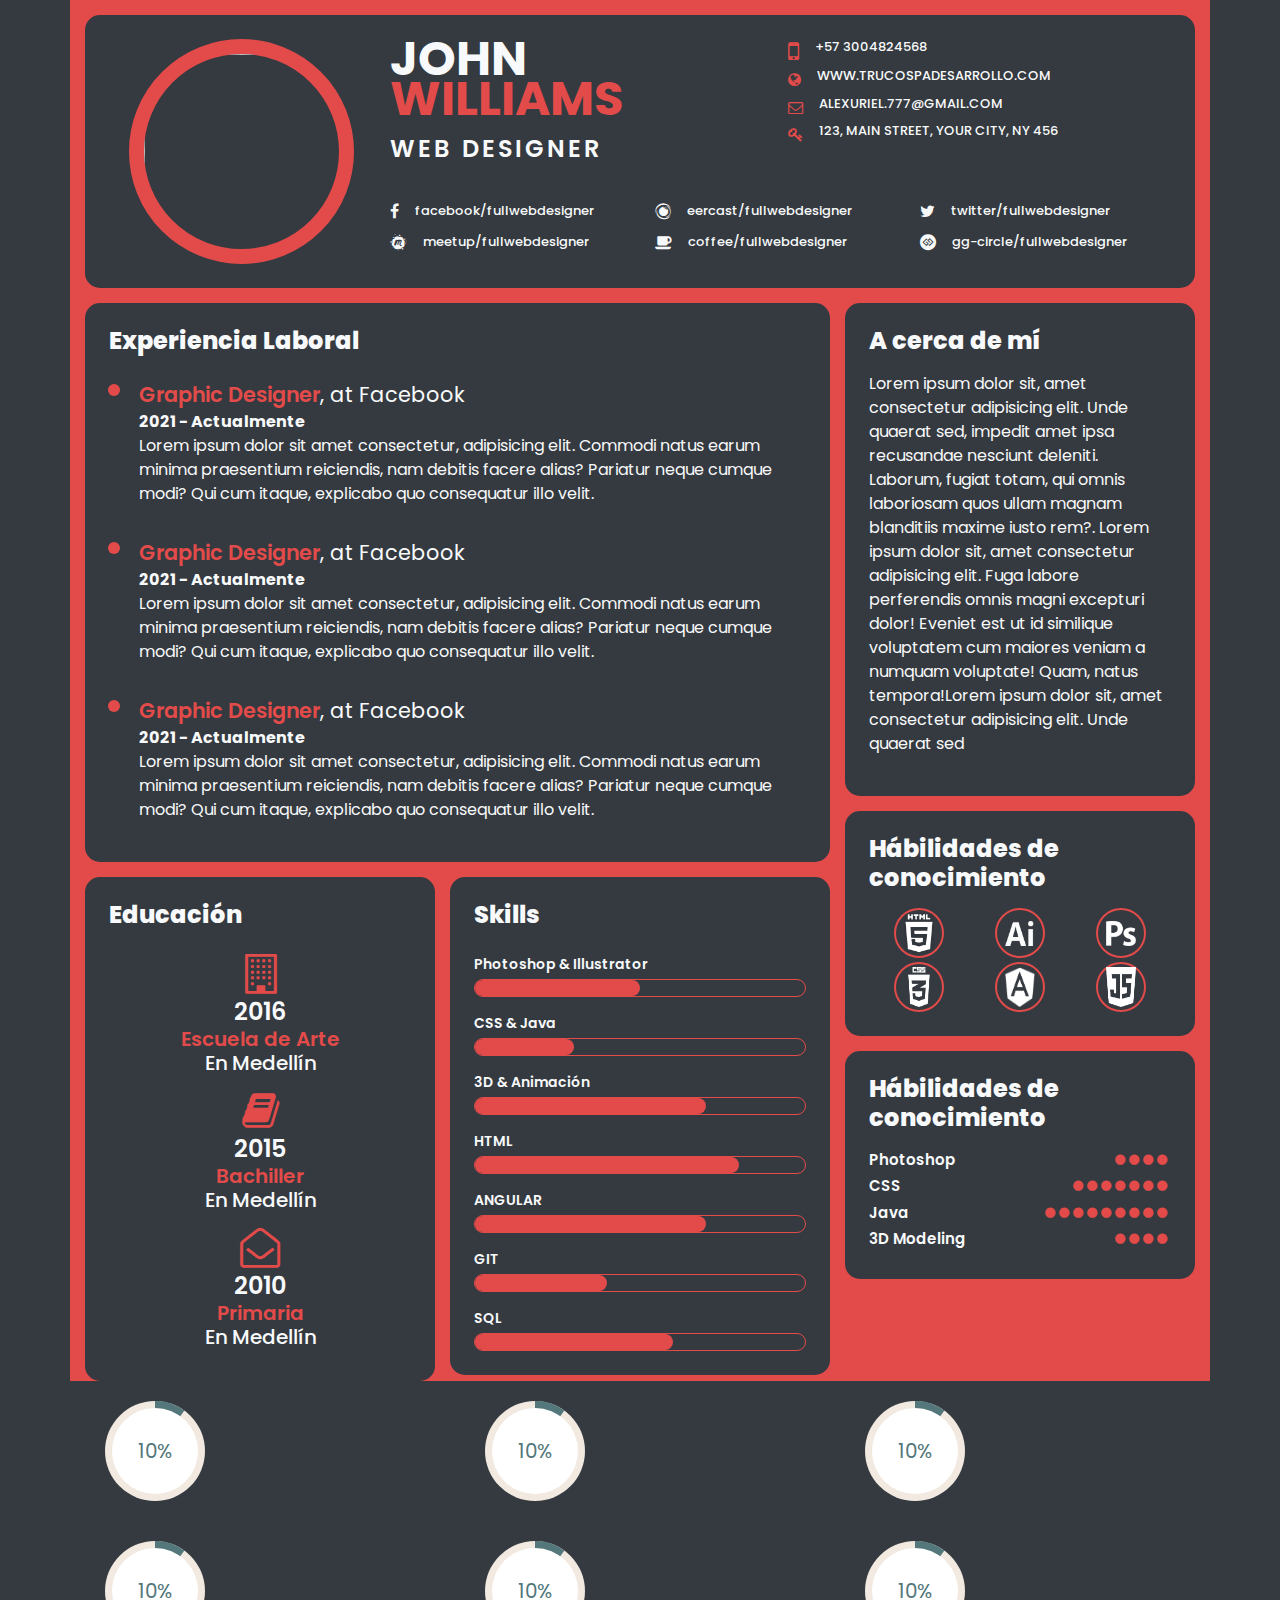
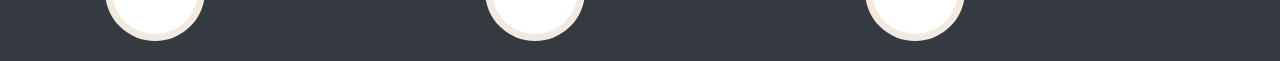
==== commit 945b5c5c: "Subo cambios adicionales" ====
--- a/portafolio - B2/index.html
+++ b/portafolio - B2/index.html
@@ -279,31 +279,25 @@
                 <div class="row">
                     <div class="col-lg-4">
                         <div class="progress-circle p10">
-                            <span>
-                                <img src="assets/icons/HTML.png" alt="" width="30" height="40">
-                            </span>
-                            <div class="left-half-clipper">
-                               <div class="first50-bar"></div>
-                               <div class="value-bar"></div>
-                            </div>
-                         </div>
-                    </div>
-                    <div class="col-lg-4">
-                        <div class="progress-circle p10">
-                            <span>
-                                <img src="assets/icons/illutstrator.png" alt="" width="30" height="25">
-                            </span>
-                            <div class="left-half-clipper">
-                               <div class="first50-bar"></div>
-                               <div class="value-bar"></div>
-                            </div>
-                         </div>
-                    </div>
-                    <div class="col-lg-4">
-                        <div class="progress-circle p10">
-                            <span>
-                                <img src="assets/icons/photoshop.png" alt="" width="30" height="25">
-                            </span>
+                            <span>10%</span>
+                            <div class="left-half-clipper">
+                               <div class="first50-bar"></div>
+                               <div class="value-bar"></div>
+                            </div>
+                         </div>
+                    </div>
+                    <div class="col-lg-4">
+                        <div class="progress-circle p10">
+                            <span>10%</span>
+                            <div class="left-half-clipper">
+                               <div class="first50-bar"></div>
+                               <div class="value-bar"></div>
+                            </div>
+                         </div>
+                    </div>
+                    <div class="col-lg-4">
+                        <div class="progress-circle p10">
+                            <span>10%</span>
                             <div class="left-half-clipper">
                                <div class="first50-bar"></div>
                                <div class="value-bar"></div>
@@ -314,31 +308,25 @@
                 <div class="row">
                     <div class="col-lg-4">
                         <div class="progress-circle p10">
-                            <span>
-                                <img src="assets/icons/css-white.png" alt="" width="30" height="40">
-                            </span>
-                            <div class="left-half-clipper">
-                               <div class="first50-bar"></div>
-                               <div class="value-bar"></div>
-                            </div>
-                         </div>
-                    </div>
-                    <div class="col-lg-4">
-                        <div class="progress-circle p10">
-                            <span>
-                                <img src="assets/icons/angular-white.png" alt="" width="30" height="40">
-                            </span>
-                            <div class="left-half-clipper">
-                               <div class="first50-bar"></div>
-                               <div class="value-bar"></div>
-                            </div>
-                         </div>
-                    </div>
-                    <div class="col-lg-4">
-                        <div class="progress-circle p10">
-                            <span>
-                                <img src="assets/icons/javascript-white.png" alt="" width="30" height="40">
-                            </span>
+                            <span>10%</span>
+                            <div class="left-half-clipper">
+                               <div class="first50-bar"></div>
+                               <div class="value-bar"></div>
+                            </div>
+                         </div>
+                    </div>
+                    <div class="col-lg-4">
+                        <div class="progress-circle p10">
+                            <span>10%</span>
+                            <div class="left-half-clipper">
+                               <div class="first50-bar"></div>
+                               <div class="value-bar"></div>
+                            </div>
+                         </div>
+                    </div>
+                    <div class="col-lg-4">
+                        <div class="progress-circle p10">
+                            <span>10%</span>
                             <div class="left-half-clipper">
                                <div class="first50-bar"></div>
                                <div class="value-bar"></div>
--- a/portafolio - B2/styles/progress-bar.css
+++ b/portafolio - B2/styles/progress-bar.css
@@ -20,7 +20,7 @@
      border-radius: 50%;
      width: 4.3em;
      height: 4.3em;
-     background-color: var(--fondo-base);
+     background-color: white;
      content: " ";
  }
  /* Text inside the control */
@@ -54,7 +54,7 @@
     width: 5em;
     height: 5em;
     border-radius: 50%;
-    border: 0.45em solid var(--color-base); /*The border is 0.35 but making it larger removes visual artifacts */
+    border: 0.45em solid #53777A; /*The border is 0.35 but making it larger removes visual artifacts */
     /*background-color: #4D642D;*/ /* for debug */
     box-sizing: border-box;
    
@@ -64,7 +64,7 @@
     /*Progress bar for the first 50%, filling the whole right half*/
     position: absolute; /*needed for clipping*/
     clip: rect(0, 5em, 5em, 2.5em);
-    background-color: var(--color-base);
+    background-color: #53777A;
     border-radius: 50%;
     width: 5em;
     height: 5em;
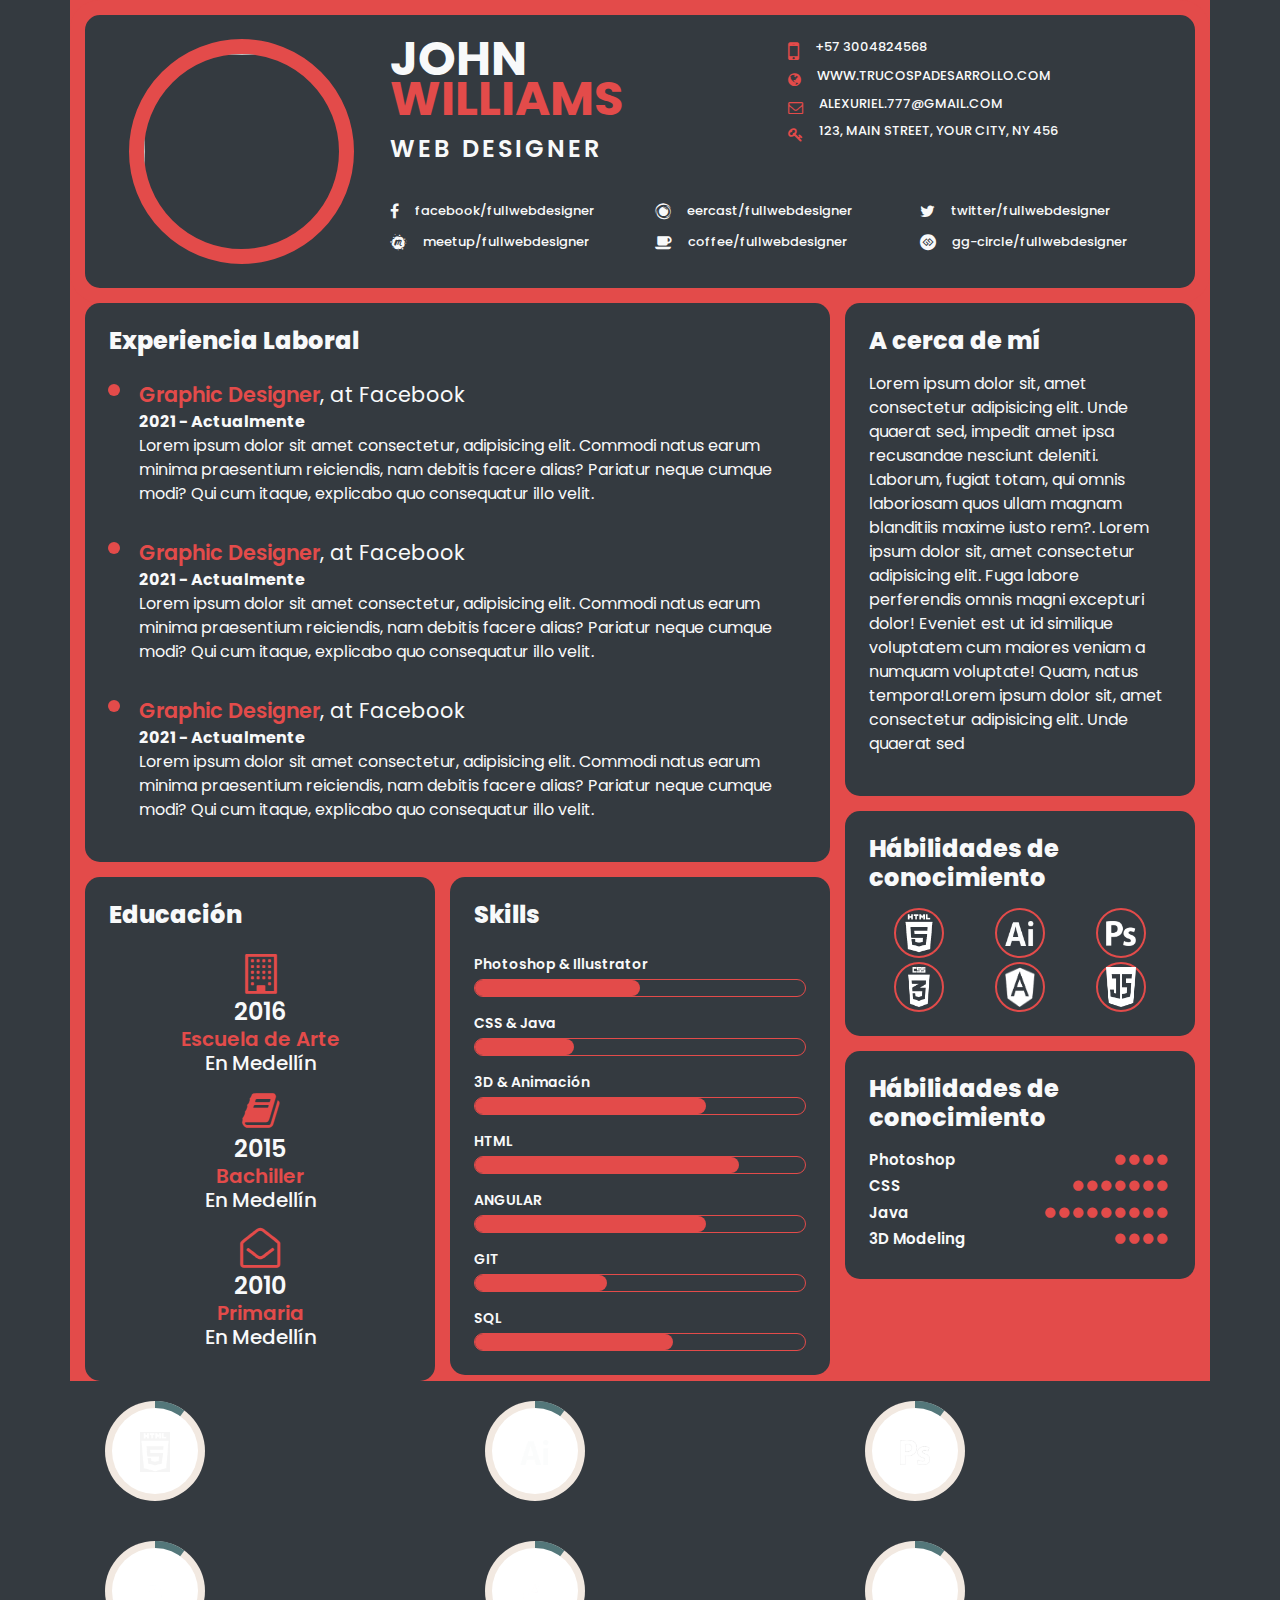
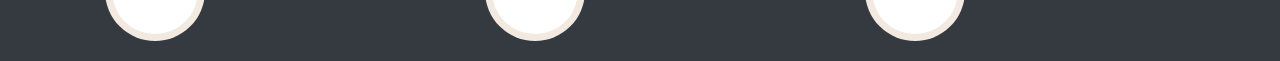
==== commit 94020a92: "Posibles cambios" ====
--- a/portafolio - B2/index.html
+++ b/portafolio - B2/index.html
@@ -279,25 +279,31 @@
                 <div class="row">
                     <div class="col-lg-4">
                         <div class="progress-circle p10">
-                            <span>10%</span>
-                            <div class="left-half-clipper">
-                               <div class="first50-bar"></div>
-                               <div class="value-bar"></div>
-                            </div>
-                         </div>
-                    </div>
-                    <div class="col-lg-4">
-                        <div class="progress-circle p10">
-                            <span>10%</span>
-                            <div class="left-half-clipper">
-                               <div class="first50-bar"></div>
-                               <div class="value-bar"></div>
-                            </div>
-                         </div>
-                    </div>
-                    <div class="col-lg-4">
-                        <div class="progress-circle p10">
-                            <span>10%</span>
+                            <span>
+                                <img src="assets/icons/HTML.png" alt="" width="30" height="40">
+                            </span>
+                            <div class="left-half-clipper">
+                               <div class="first50-bar"></div>
+                               <div class="value-bar"></div>
+                            </div>
+                         </div>
+                    </div>
+                    <div class="col-lg-4">
+                        <div class="progress-circle p10">
+                            <span>
+                                <img src="assets/icons/illutstrator.png" alt="" width="30" height="25">
+                            </span>
+                            <div class="left-half-clipper">
+                               <div class="first50-bar"></div>
+                               <div class="value-bar"></div>
+                            </div>
+                         </div>
+                    </div>
+                    <div class="col-lg-4">
+                        <div class="progress-circle p10">
+                            <span>
+                                <img src="assets/icons/photoshop.png" alt="" width="30" height="25">
+                            </span>
                             <div class="left-half-clipper">
                                <div class="first50-bar"></div>
                                <div class="value-bar"></div>
@@ -308,37 +314,38 @@
                 <div class="row">
                     <div class="col-lg-4">
                         <div class="progress-circle p10">
-                            <span>10%</span>
-                            <div class="left-half-clipper">
-                               <div class="first50-bar"></div>
-                               <div class="value-bar"></div>
-                            </div>
-                         </div>
-                    </div>
-                    <div class="col-lg-4">
-                        <div class="progress-circle p10">
-                            <span>10%</span>
-                            <div class="left-half-clipper">
-                               <div class="first50-bar"></div>
-                               <div class="value-bar"></div>
-                            </div>
-                         </div>
-                    </div>
-                    <div class="col-lg-4">
-                        <div class="progress-circle p10">
-                            <span>10%</span>
-                            <div class="left-half-clipper">
-                               <div class="first50-bar"></div>
-                               <div class="value-bar"></div>
-                            </div>
-                         </div>
-                    </div>
-                </div>
-                
-            </div>
-
-    
-
-    
+                            <span>
+                                <img src="assets/icons/css-white.png" alt="" width="30" height="40">
+                            </span>
+                            <div class="left-half-clipper">
+                               <div class="first50-bar"></div>
+                               <div class="value-bar"></div>
+                            </div>
+                         </div>
+                    </div>
+                    <div class="col-lg-4">
+                        <div class="progress-circle p10">
+                            <span>
+                                <img src="assets/icons/angular-white.png" alt="" width="30" height="40">
+                            </span>
+                            <div class="left-half-clipper">
+                               <div class="first50-bar"></div>
+                               <div class="value-bar"></div>
+                            </div>
+                         </div>
+                    </div>
+                    <div class="col-lg-4">
+                        <div class="progress-circle p10">
+                            <span>
+                                <img src="assets/icons/javascript-white.png" alt="" width="30" height="40">
+                            </span>
+                            <div class="left-half-clipper">
+                               <div class="first50-bar"></div>
+                               <div class="value-bar"></div>
+                            </div>
+                         </div>
+                    </div>
+                </div>
+            </div>
 </body>
 </html>